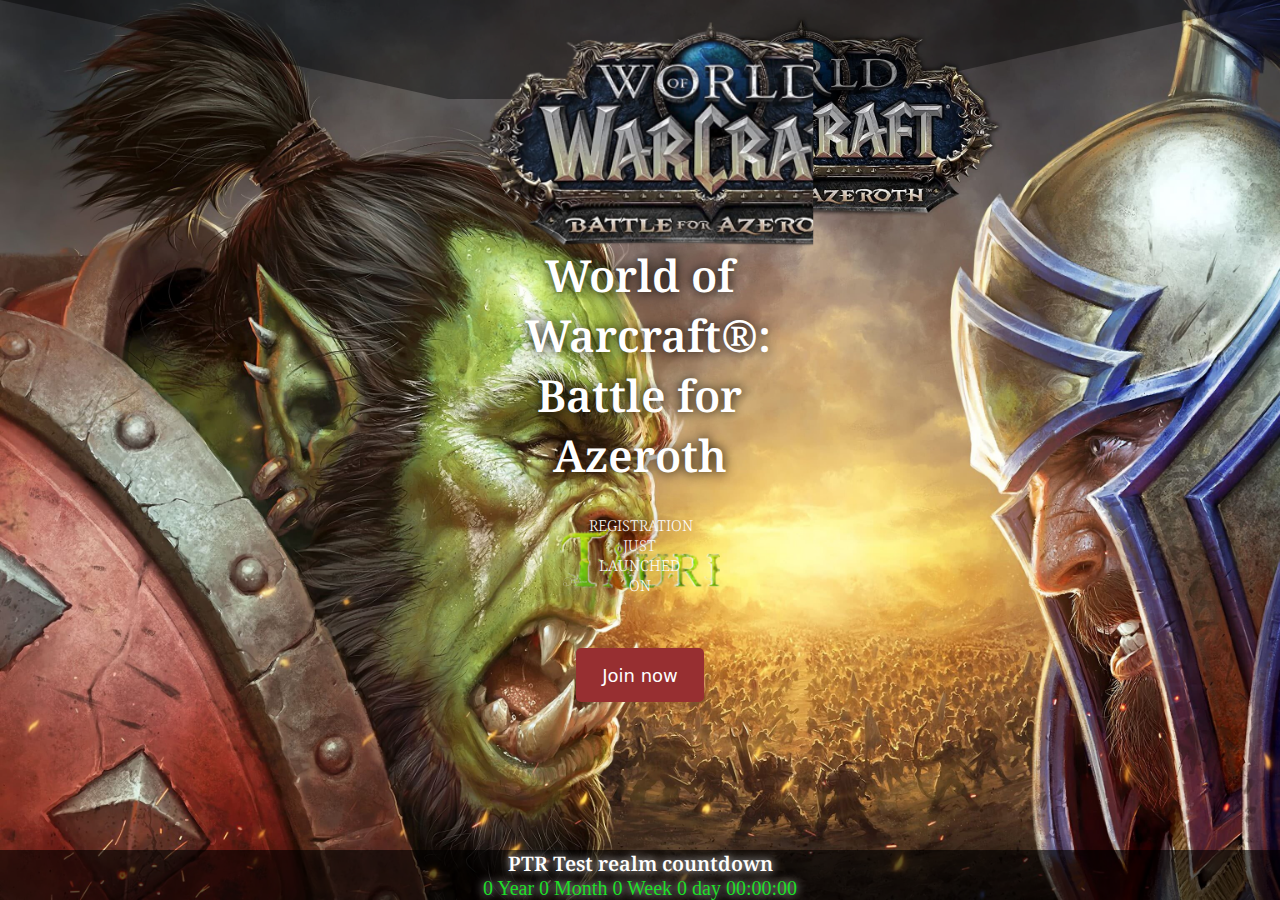
==== index.html @ 72ca16f2 "Update index.html" ====
<!DOCTYPE HTML>
<html>
<head>
<meta charset="utf-8">
<link rel="stylesheet" href="styles.css">
<link rel="preconnect" href="https://fonts.googleapis.com">
<link rel="preconnect" href="https://fonts.gstatic.com" crossorigin>
<link href="https://fonts.googleapis.com/css2?family=Caudex:ital,wght@0,400;0,700;1,400;1,700&family=Hind+Mysuru:wght@300;400;500;600;700&family=Noto+Serif:ital,wght@0,100..900;1,100..900&family=Prata&display=swap" rel="stylesheet">
<title>Tauri release: World of Warcraft - Battle for Azeroth - </title>
</head>
<nav>
	<div id="nav">

		
	</div>
</nav>
	
<body>
	<section id="welcome">
			<div class="logo-tauri"></div>
		<div class="welcome-textbox">
			<h1 class="noto-serif-font">World of Warcraft®: Battle for Azeroth</h1> 
	
			<p class="noto-serif-font">REGISTRATION JUST LAUNCHED ON </p>
		</div>
		
		<div class="background-container"></div>
			 <div class="countdown">
        <div class="noto-serif-font">PTR Test realm countdown</div>
        <div class="time" id="time">0 Year 0 Month 0 Week 0 day 00:00:00</div>
    </div>
		
		
		
	<button id="btn-join" class="btn-join">Join now</button>
		<div class="message">
<div class="message-form-container">
	
	
    <div class="msg-form-header">
	<button class="btn-close">✖</button> <!-- Bezáró gomb -->
	<h1 class="noto-serif-font">JOIN NOW</h1> <!-- Középre igazított szöveg -->
	
	</div> <!-- Background -->
	
	
    <div class="text">

        <form action="/send-message" method="post">
            <label for="name">Account name:</label>
            <input type="text" id="name" name="name" required>
            
            <label for="email">Email:</label>
            <input type="email" id="email" name="email" required>
            
            
            
            <button type="submit" class="btn-send">Register</button>
        </form>
    
		
		</div>
	</div>
	<div class="logo-container">
	<div class="logo"></div>
	</div>
</div>
	
		</section>
		<script>

	 document.querySelector('.btn-join').addEventListener('click', function(event) {
        event.preventDefault(); // Megakadályozza az alapértelmezett hivatkozás viselkedést
        const formContainer = document.querySelector('.message-form-container');
        
        // Ellenőrzi, hogy látható-e az elem
        if (formContainer.style.display === 'none' || formContainer.style.display === '') {
            formContainer.style.display = 'flex'; // Megnyitja az űrlapot
        } else {
            formContainer.style.display = 'none'; // Bezárja az űrlapot, ha már meg van nyitva
        }
    });
	


document.querySelector('.btn-close').addEventListener('click', function(event) {
    event.preventDefault(); // Megakadályozza az alapértelmezett viselkedést
    const formContainer = document.querySelector('.message-form-container');
    formContainer.style.display = 'none'; // Bezárja az űrlapot
});

			
        function startCountdown(duration) {
            const display = document.getElementById('time');
            let timer = duration;

            const interval = setInterval(() => {
                const years = Math.floor(timer / (365 * 24 * 3600));
                const remainingAfterYears = timer % (365 * 24 * 3600);

                const months = Math.floor(remainingAfterYears / (30 * 24 * 3600));
                const remainingAfterMonths = remainingAfterYears % (30 * 24 * 3600);

                const weeks = Math.floor(remainingAfterMonths / (7 * 24 * 3600));
                const remainingAfterWeeks = remainingAfterMonths % (7 * 24 * 3600);

                const days = Math.floor(remainingAfterWeeks / (24 * 3600));
                const hours = String(Math.floor((remainingAfterWeeks % (24 * 3600)) / 3600)).padStart(2, '0');
                const minutes = String(Math.floor((remainingAfterWeeks % 3600) / 60)).padStart(2, '0');
                const seconds = String(remainingAfterWeeks % 60).padStart(2, '0');

                display.textContent = `${years} Year ${months} Month ${weeks} Week ${days} Day ${hours}:${minutes}:${seconds}`;

                if (timer > 0) {
                    timer--;
                } else {
                    clearInterval(interval);
                    display.textContent = "Lejárt az idő!";
                }
            }, 1000);
        }
        // Például egy 1 éves visszaszámlálás:
        startCountdown(295463382); // 1 év másodpercekben
	</script>
	</body>
</html>
---- styles.css ----
@charset "utf-8";
/* CSS Document */


/*FONTS *FONTS *FONTS *FONTS *FONTS*FONTS*FONTS*FONTS*/
.noto-serif-font {
  font-family: "Noto Serif", serif;
  font-optical-sizing: auto;
  font-weight: 600;
  font-style: normal;
  font-variation-settings:
    "wdth" 100;
}
body, html {
	position: relative;
	width: 100vw;
    height: 100vh;
	padding: 0;
	margin: 0;
	scroll-behavior: smooth;
	display: flex;
	overflow: hidden;
}


nav{
	position: absolute;
	width: 100vw;
	height: 100vh;
	background-color: black;
	opacity: 0.4;
	clip-path: polygon(0% 0%, 35% 11%, 65% 11%, 100% 0%);
}

.background-container{
	background-image: url("background-main.jpg");
	background-size: cover;
	background-repeat: no-repeat;
	width: 100vw;
	height: 100vh;
	display: flex;
}
.logo-container {
    position: absolute;
    top: 15vh;
    left: 50%;
    transform: translate(-50%, -50%);
}

.logo {
    width: 27vw;
    height: 25vh;
    background-image: url("wowlogo2.png");
    background-position: -5px;
    background-size: cover;
}

.logo:hover {
    animation: earthquake 0.5s ease-in-out;
}

.logo-tauri{
	position: absolute;
	width: 160px;
	height: 60px;
	background-image: url(taurilogo.png);
	background-size: cover;
	left: 50%;
    transform: translate(-50%, -50%);
	top: 62%;

}

@keyframes earthquake {
    0% { transform: translate(0); }
    10% { transform: translate(-20px, 0); }
    20% { transform: translate(5px, 0); }
    30% { transform: translate(-20px, 0); }
    40% { transform: translate(5px, 0); }
    50% { transform: translate(-20px, 0); }
    60% { transform: translate(5px, 0); }
    70% { transform: translate(-20px, 0); }
    80% { transform: translate(5px, 0); }
    90% { transform: translate(-20px, 0); }
    100% { transform: translate(0); }
}

.welcome-textbox{
	max-width: 18vw;
	position: absolute;
	color:white;
	left: 50%;
    transform: translate(-50%, -50%);
    margin-top: 45vh;
	font-size: 22px;
	text-align: center;
	text-shadow: 0 0 12px black;
}
.welcome-textbox p {
font-size: 15px; 
font-weight: 300;
max-width: 8vw; 
margin: 0 auto;
text-shadow: 0 0 30px black;
}


.btn-join{
	position: absolute;
	font-size: 18px;
	font-family: "Lucida Grande", "Lucida Sans Unicode", "Lucida Sans", "DejaVu Sans", Verdana, "sans-serif";
	width: 10vw;
	height: 6vh;
	color: white;
	background-color: rgba(151,47,49,1.00);
    border-radius: 5px;
	cursor: pointer;
    left: 50%;
    transform: translate(-50%, -50%);
	top: 75%;
	border: none;
	z-index: 1;


}


.btn-join:hover{
box-shadow: 0 0 300px black;
text-shadow: 0px 0px 20px white;
border: 10px yellow;


}

.message-form-container {
	display: none;
    position: absolute; /* Szülőelem pozicionálása relatív */
    width: 95vw; /* Kívánt szélesség */
    height: 88vh; /* Kívánt magasság */
	z-index: 3;
	margin: auto;
	text-align: center;
	align-content: center;
	align-items: center;
	transform: translate(-50%, -50%); /* Középpontra igazítás */
	left: 50vw;
	background-image: url("header.jpg");
	background-size: cover;
	margin-top: -50vh;
	filter: drop-shadow(0 0 90px black); 
	

}

.msg-form-header {
    position: absolute; /* Abszolút pozicionálás a háttérhez */
    top: 0; /* Felül */
    left: 0; 
    width: 100%; /* Teljes szélesség */
    height: 16vh; /* Kívánt magasság */
    background-size: cover;
    opacity: 1;
    z-index: 1; /* Háttér z-index */
}
	
.msg-form-header h1{
	color:white;
	font-size: 40px;
	font-weight: 500;
	margin-top: 33vh;
	z-index: 2;
	text-shadow: 0 0 10px black;
	
	}


.text {
    position: relative; /* Abszolút pozicionálás a szöveghez és formhoz */
    top: 30%; /* Állítsd be, hogy a form alatt legyen */
    left: 50%; /* Középre */
    transform: translate(-50%, -50%); /* Középre igazítás */
    z-index: 2; /* Z-index a szöveghez és formhoz */
	color:black;
	font-weight: 600;
	font-size: 12px;
	font-family: Gotham, "Helvetica Neue", Helvetica, Arial, "sans-serif";
	
}
	


form {
    display: flex;
    flex-direction: column;
    text-align: center;
    align-items: center;
	position: relative;
    margin-bottom: 1vh;
	
}


input, textarea {
    margin-bottom: 30px;
    padding: 10px;
    width: 100%;
	border: 2px solid black;
	resize:inherit;
	box-shadow: 0 0 300px white;
	
}

label{
	color:white;
	
}

.btn-send{
	background-color: burlywood;
	width: 16vh;
	height: 4vh;
	box-shadow: 0 0 30px grey;
	background: rgb(0,16,3);
    background: linear-gradient(126deg, rgba(0,16,3,1) 0%, rgba(23,58,62,1) 96%);
	border-radius: 3px;
	clip-path: polygon(25% 0%, 100% 0%, 75% 100%, 0% 100%);
	color:white;
	cursor: pointer;
	top: 33vh;
	
}
.btn-send:hover{
     background: rgb(0,16,3);
     background: linear-gradient(126deg, rgba(0,16,3,1) 0%, rgba(94,110,23,1) 96%);
	transform: scale(1.1); /* Ikonok nagyítása hover esetén */
	transition: transform 0.3s ease-in-out; /* Simítás és időzítés beállítása */
}

.btn-close {
    position: absolute;
    right: 10px; /* Jobbról */
    background: none;
    border: none;
    font-size: 20px; /* Méret */
    cursor: pointer;
	background-color: white;
	border-radius: 30%;
	margin-top: 5vh;
}

.countdown {
	       
            text-align: center;
            font-size: 20px;
	        color: white;
	        position: relative;
			margin-top: -5.6vh;
	        text-shadow: 0 0 10px white;
	        background-color: rgba(0,0,0,0.61);
 
        }

 .time {
            font-size: 20px;
            color: rgba(30,223,40,1.00);
	    
	       
        }
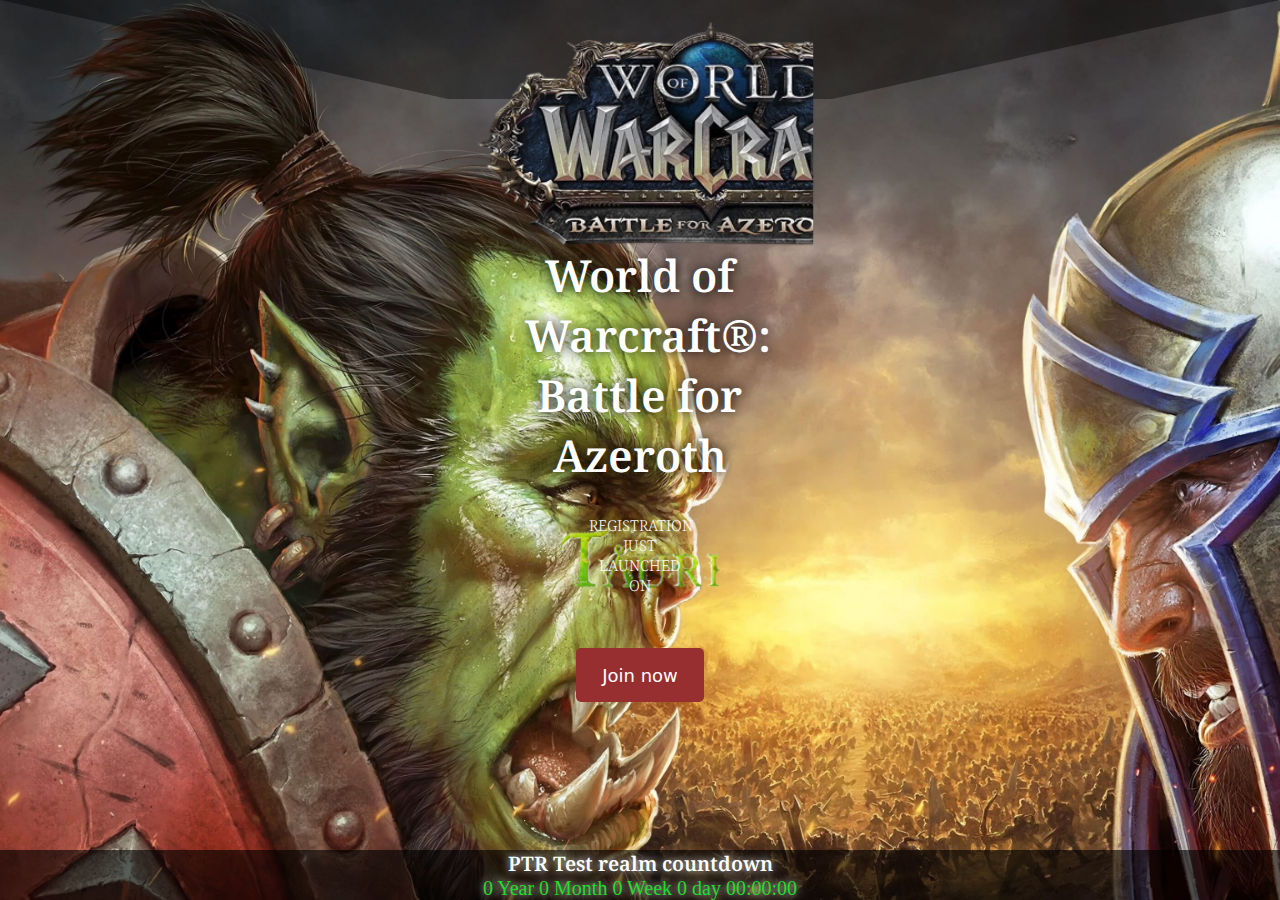
==== commit 717761b8: "1" ====
--- a/index.html
+++ b/index.html
@@ -3,10 +3,11 @@
 <head>
 <meta charset="utf-8">
 <link rel="stylesheet" href="styles.css">
+<link rel="icon" sizes="32x32" href="/WoW_icon2.png">
 <link rel="preconnect" href="https://fonts.googleapis.com">
 <link rel="preconnect" href="https://fonts.gstatic.com" crossorigin>
 <link href="https://fonts.googleapis.com/css2?family=Caudex:ital,wght@0,400;0,700;1,400;1,700&family=Hind+Mysuru:wght@300;400;500;600;700&family=Noto+Serif:ital,wght@0,100..900;1,100..900&family=Prata&display=swap" rel="stylesheet">
-<title>Tauri release: World of Warcraft - Battle for Azeroth - </title>
+<title>TAURI release: World of Warcraft - Battle for Azeroth - </title>
 </head>
 <nav>
 	<div id="nav">
--- a/styles.css
+++ b/styles.css
@@ -53,6 +53,18 @@
     background-image: url("wowlogo2.png");
     background-position: -5px;
     background-size: cover;
+    animation: fadeIn 1.5s ease-in-out; /* Betöltéskor animáció */
+}
+
+@keyframes fadeIn {
+  from {
+    opacity: 0;
+    transform: scale(0.5);
+  }
+  to {
+    opacity: 1;
+    transform: scale(1);
+  }
 }
 
 .logo:hover {
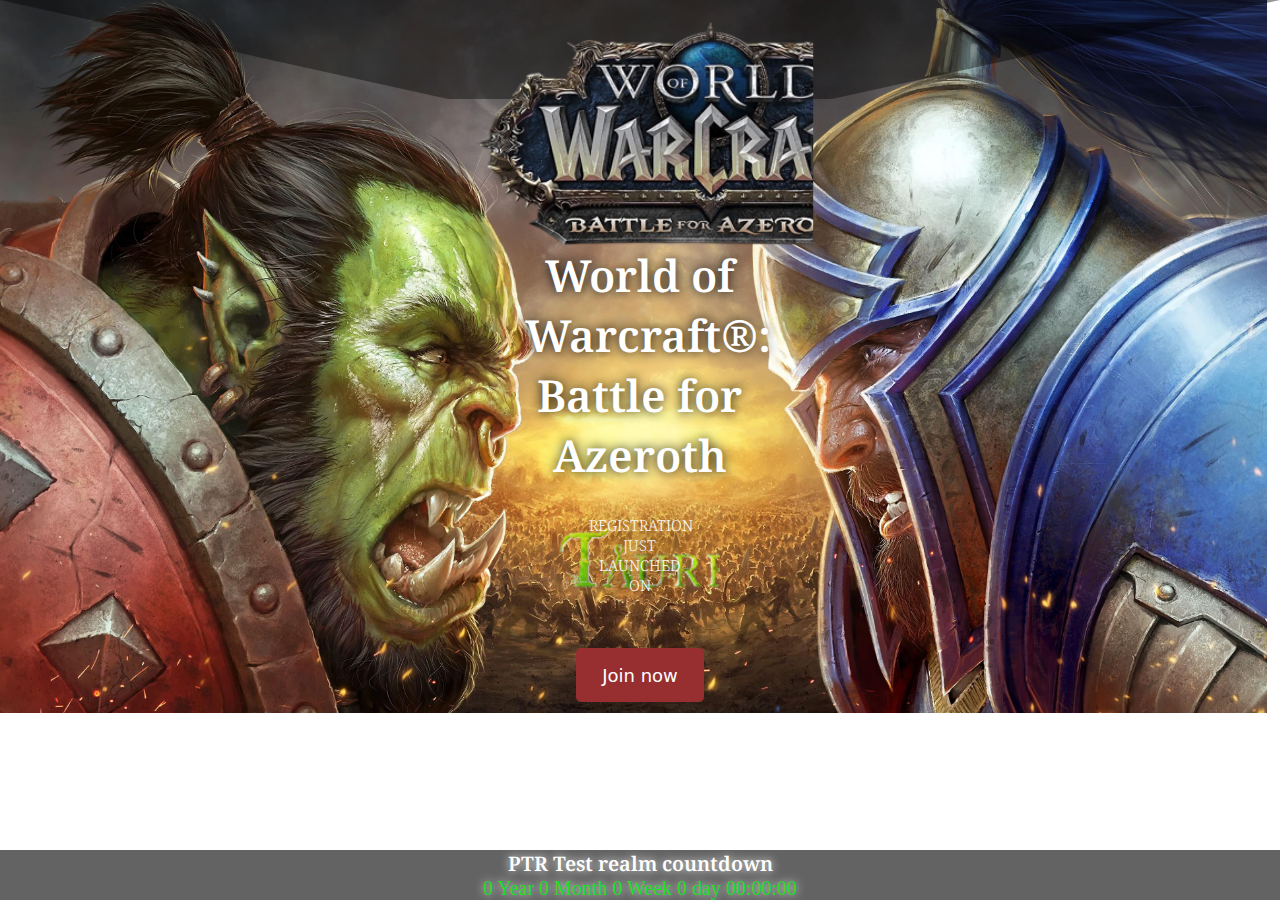
==== commit dd528d45: "Update index.html" ====
--- a/index.html
+++ b/index.html
@@ -3,7 +3,7 @@
 <head>
 <meta charset="utf-8">
 <link rel="stylesheet" href="styles.css">
-<link rel="icon" sizes="32x32" href="/WoW_icon2.png">
+<link rel="icon" sizes="32x32" href="/WoW_icon2.png" type="image/png">
 <link rel="preconnect" href="https://fonts.googleapis.com">
 <link rel="preconnect" href="https://fonts.gstatic.com" crossorigin>
 <link href="https://fonts.googleapis.com/css2?family=Caudex:ital,wght@0,400;0,700;1,400;1,700&family=Hind+Mysuru:wght@300;400;500;600;700&family=Noto+Serif:ital,wght@0,100..900;1,100..900&family=Prata&display=swap" rel="stylesheet">
--- a/styles.css
+++ b/styles.css
@@ -33,8 +33,9 @@
 }
 
 .background-container{
-	background-image: url("background-main.jpg");
-	background-size: cover;
+	background-image: url("background-main-2.jpg");
+	background-size: 99%;
+	
 	background-repeat: no-repeat;
 	width: 100vw;
 	height: 100vh;
